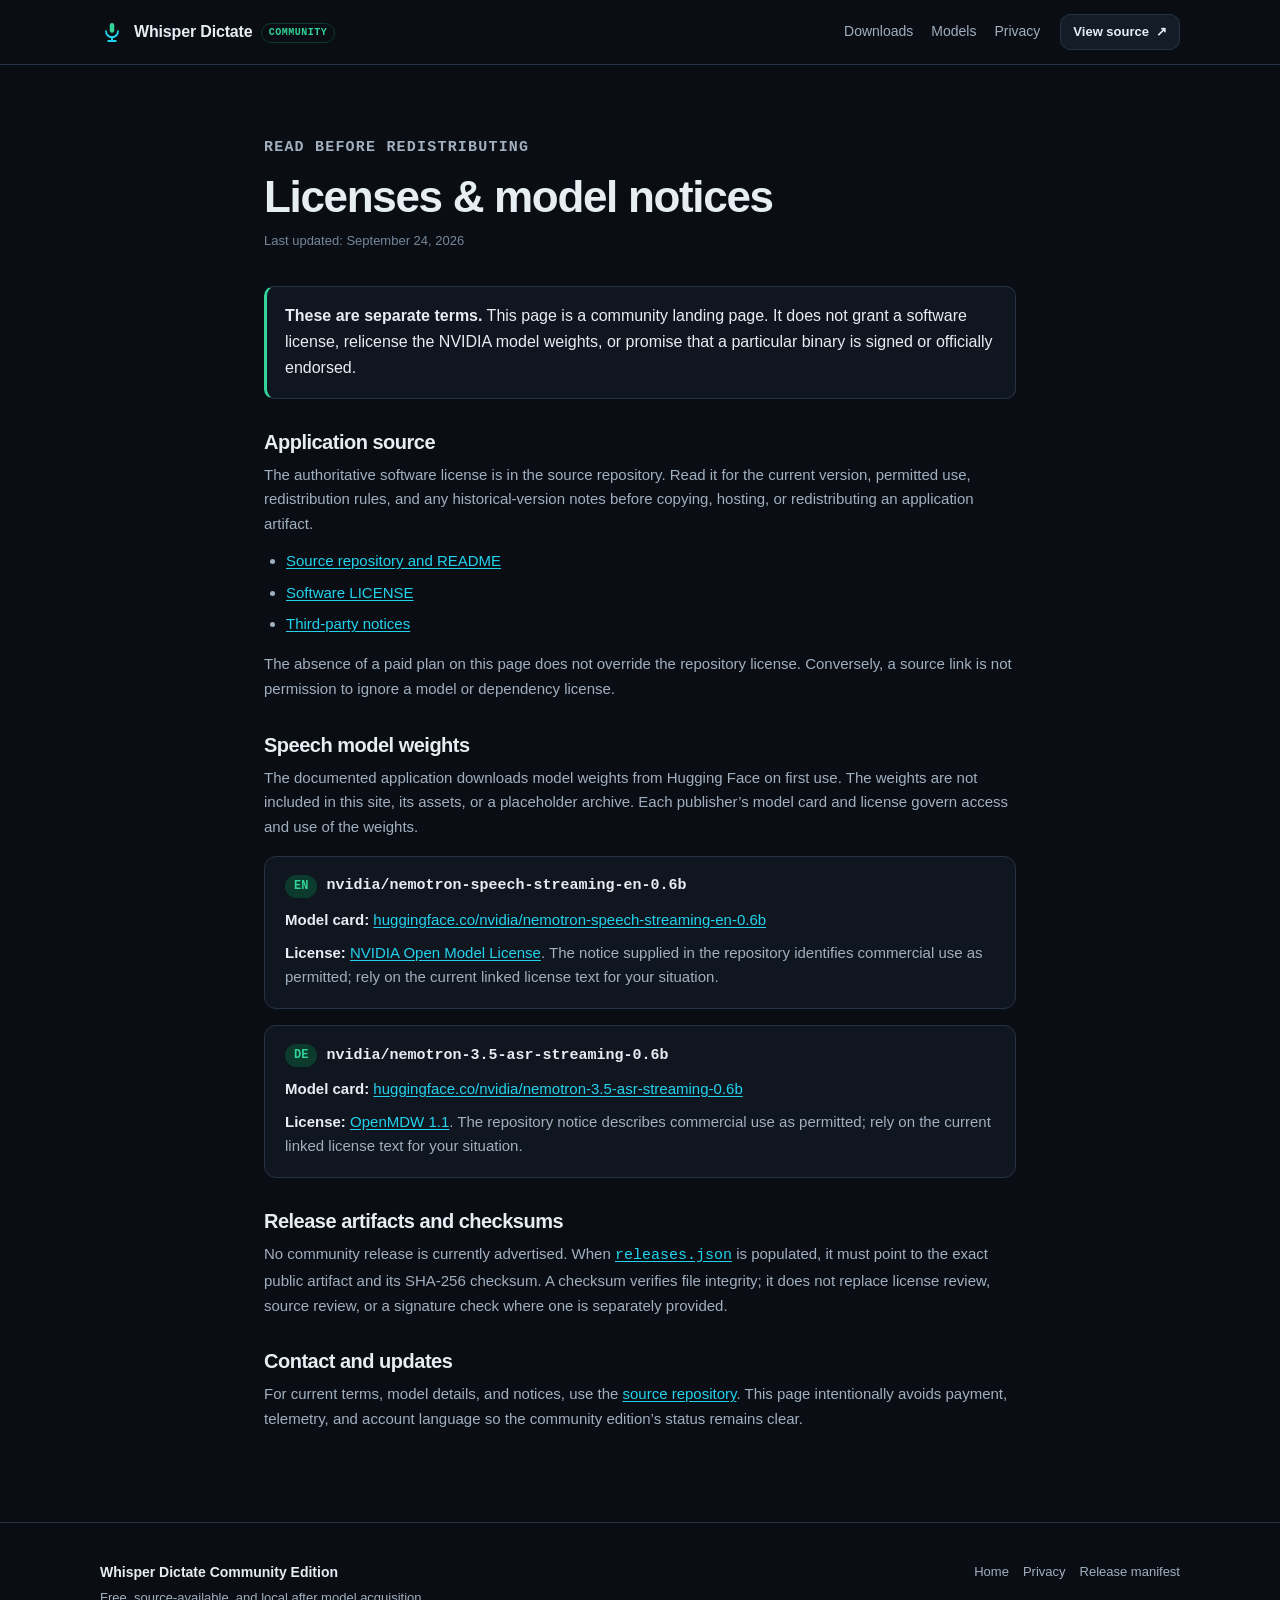
==== licenses.html @ ba4f7d30 "Initial community download website" ====
<!doctype html>
<html lang="en">
<head>
  <meta charset="utf-8">
  <meta name="viewport" content="width=device-width, initial-scale=1">
  <meta name="color-scheme" content="dark">
  <meta name="theme-color" content="#0a0e14">
  <meta name="description" content="Software, third-party, and speech-model license notices for Whisper Dictate Community Edition.">
  <title>Licenses &amp; model notices — Whisper Dictate Community Edition</title>
  <link rel="icon" href="data:image/svg+xml,%3Csvg xmlns='http://www.w3.org/2000/svg' viewBox='0 0 64 64'%3E%3Ccircle cx='32' cy='32' r='30' fill='%230a0e14'/%3E%3Crect x='26' y='12' width='12' height='24' rx='6' fill='%2334d399'/%3E%3Cpath d='M18 30a14 14 0 0 0 28 0' stroke='%2322d3ee' stroke-width='4' fill='none' stroke-linecap='round'/%3E%3Cpath d='M32 44v8' stroke='%2322d3ee' stroke-width='4' stroke-linecap='round'/%3E%3C/svg%3E">
  <link rel="stylesheet" href="./styles.css">
</head>
<body>
  <a class="skip-link" href="#main">Skip to main content</a>
  <header class="site-header">
    <nav class="wrap" aria-label="Primary navigation">
      <a class="logo" href="./index.html" aria-label="Whisper Dictate Community Edition home">
        <svg width="24" height="24" viewBox="0 0 64 64" aria-hidden="true" focusable="false">
          <rect x="26" y="8" width="12" height="26" rx="6" fill="#34d399"></rect>
          <path d="M16 30a16 16 0 0 0 32 0" stroke="#22d3ee" stroke-width="5" fill="none" stroke-linecap="round"></path>
          <path d="M32 46v10M22 56h20" stroke="#22d3ee" stroke-width="5" stroke-linecap="round"></path>
        </svg>
        <span>Whisper&nbsp;Dictate <span class="edition-mark">Community</span></span>
      </a>
      <div class="nav-links">
        <a href="./index.html#downloads">Downloads</a>
        <a href="./index.html#models">Models</a>
        <a href="./privacy.html">Privacy</a>
      </div>
      <a class="btn btn-secondary btn-small nav-source" href="https://github.com/rorshopping/whisper-dictate-community">View source <span aria-hidden="true">↗</span></a>
    </nav>
  </header>

  <main id="main" class="legal" aria-labelledby="licenses-title">
    <p class="eyebrow">Read before redistributing</p>
    <h1 id="licenses-title">Licenses &amp; model notices</h1>
    <p class="updated">Last updated: September 24, 2026</p>

    <div class="callout"><strong>These are separate terms.</strong> This page is a community landing page. It does not grant a software license, relicense the NVIDIA model weights, or promise that a particular binary is signed or officially endorsed.</div>

    <h2>Application source</h2>
    <p>The authoritative software license is in the source repository. Read it for the current version, permitted use, redistribution rules, and any historical-version notes before copying, hosting, or redistributing an application artifact.</p>
    <ul>
      <li><a href="https://github.com/rorshopping/whisper-dictate-community">Source repository and README</a></li>
      <li><a href="https://github.com/rorshopping/whisper-dictate-community/blob/master/LICENSE">Software LICENSE</a></li>
      <li><a href="https://github.com/rorshopping/whisper-dictate-community/blob/master/THIRD-PARTY-NOTICES.md">Third-party notices</a></li>
    </ul>
    <p>The absence of a paid plan on this page does not override the repository license. Conversely, a source link is not permission to ignore a model or dependency license.</p>

    <h2>Speech model weights</h2>
    <p>The documented application downloads model weights from Hugging Face on first use. The weights are not included in this site, its assets, or a placeholder archive. Each publisher’s model card and license govern access and use of the weights.</p>

    <article class="model-license-card">
      <h3><span class="language-chip">EN</span> nvidia/nemotron-speech-streaming-en-0.6b</h3>
      <p><strong>Model card:</strong> <a href="https://huggingface.co/nvidia/nemotron-speech-streaming-en-0.6b">huggingface.co/nvidia/nemotron-speech-streaming-en-0.6b</a></p>
      <p><strong>License:</strong> <a href="https://www.nvidia.com/en-us/agreements/enterprise-software/nvidia-open-model-license/">NVIDIA Open Model License</a>. The notice supplied in the repository identifies commercial use as permitted; rely on the current linked license text for your situation.</p>
    </article>

    <article class="model-license-card">
      <h3><span class="language-chip">DE</span> nvidia/nemotron-3.5-asr-streaming-0.6b</h3>
      <p><strong>Model card:</strong> <a href="https://huggingface.co/nvidia/nemotron-3.5-asr-streaming-0.6b">huggingface.co/nvidia/nemotron-3.5-asr-streaming-0.6b</a></p>
      <p><strong>License:</strong> <a href="https://openmdw.ai/license/1-1/">OpenMDW 1.1</a>. The repository notice describes commercial use as permitted; rely on the current linked license text for your situation.</p>
    </article>

    <h2>Release artifacts and checksums</h2>
    <p>No community release is currently advertised. When <a href="./releases.json"><code>releases.json</code></a> is populated, it must point to the exact public artifact and its SHA-256 checksum. A checksum verifies file integrity; it does not replace license review, source review, or a signature check where one is separately provided.</p>

    <h2>Contact and updates</h2>
    <p>For current terms, model details, and notices, use the <a href="https://github.com/rorshopping/whisper-dictate-community">source repository</a>. This page intentionally avoids payment, telemetry, and account language so the community edition’s status remains clear.</p>
  </main>

  <footer>
    <div class="wrap footer-inner">
      <div><strong>Whisper Dictate Community Edition</strong><p>Free, source-available, and local after model acquisition.</p></div>
      <div class="footer-links"><a href="./index.html">Home</a><a href="./privacy.html">Privacy</a><a href="./releases.json">Release manifest</a></div>
    </div>
  </footer>
</body>
</html>
---- styles.css ----
:root {
  --bg: #0a0e14;
  --panel: #10161f;
  --panel-2: #141c28;
  --panel-3: #182331;
  --border: #263344;
  --text: #e6edf3;
  --muted: #a1afbf;
  --muted-2: #76879a;
  --green: #34d399;
  --green-dark: #0c3a2c;
  --cyan: #22d3ee;
  --cyan-dark: #103b48;
  --yellow: #fbbf24;
  --radius: 14px;
  --shadow: 0 18px 50px rgba(0, 0, 0, 0.22);
}

* { box-sizing: border-box; margin: 0; padding: 0; }

html {
  scroll-behavior: smooth;
  background: var(--bg);
}

body {
  background: var(--bg);
  color: var(--text);
  font: 16px/1.65 -apple-system, BlinkMacSystemFont, "Segoe UI", Roboto, Helvetica, Arial, sans-serif;
  -webkit-font-smoothing: antialiased;
}

code, kbd, .mono {
  font-family: ui-monospace, "Cascadia Code", Consolas, "SF Mono", Menlo, monospace;
}

a { color: var(--cyan); text-decoration: underline; text-underline-offset: 2px; }
a:hover { text-decoration: underline; }
.logo:hover, .nav-links a:hover, .btn:hover, .text-link:hover, .footer-links a:hover, .footer-bottom a:hover { text-decoration: none; }
.logo, .nav-links a, .btn, .text-link, .footer-links a, .footer-bottom a { text-decoration: none; }

:focus-visible {
  outline: 3px solid var(--cyan);
  outline-offset: 4px;
  border-radius: 4px;
}

.wrap { width: min(100% - 48px, 1080px); margin-inline: auto; }

.skip-link {
  position: fixed;
  z-index: 100;
  top: 12px;
  left: 16px;
  padding: 9px 14px;
  color: #06251c;
  background: var(--green);
  border-radius: 8px;
  font-weight: 700;
  transform: translateY(-180%);
  transition: transform 0.15s ease;
}
.skip-link:focus { transform: translateY(0); }

/* Header and navigation */
.site-header {
  position: sticky;
  top: 0;
  z-index: 10;
  background: rgba(10, 14, 20, 0.9);
  border-bottom: 1px solid var(--border);
  backdrop-filter: blur(12px);
}
.site-header .wrap {
  min-height: 64px;
  display: flex;
  align-items: center;
  gap: 20px;
}
.logo {
  display: inline-flex;
  align-items: center;
  gap: 10px;
  flex-shrink: 0;
  color: var(--text);
  font-size: 16px;
  font-weight: 750;
  letter-spacing: -0.01em;
}
.logo:hover { text-decoration: none; }
.logo svg { display: block; }
.edition-mark {
  display: inline-block;
  margin-left: 4px;
  padding: 2px 7px;
  color: var(--green);
  border: 1px solid var(--green-dark);
  border-radius: 999px;
  font: 700 10px/1.4 ui-monospace, "Cascadia Code", Consolas, monospace;
  letter-spacing: 0.05em;
  text-transform: uppercase;
  vertical-align: 2px;
}
.nav-links {
  display: flex;
  align-items: center;
  gap: 18px;
  margin-left: auto;
  color: var(--muted);
  font-size: 14px;
}
.nav-links a { color: var(--muted); }
.nav-links a:hover { color: var(--text); text-decoration: none; }
.nav-source { flex-shrink: 0; }

/* Shared controls */
.btn {
  display: inline-flex;
  min-height: 44px;
  align-items: center;
  justify-content: center;
  gap: 7px;
  padding: 10px 18px;
  border: 1px solid transparent;
  border-radius: 10px;
  color: var(--text);
  font-size: 15px;
  font-weight: 700;
  line-height: 1.25;
  text-align: center;
  transition: transform 0.12s ease, filter 0.15s ease, border-color 0.15s ease;
}
.btn:hover { transform: translateY(-1px); filter: brightness(1.08); text-decoration: none; }
.btn-primary { color: #06251c; background: var(--green); }
.btn-secondary { color: var(--text); background: var(--panel-2); border-color: var(--border); }
.btn-small { min-height: 36px; padding: 7px 12px; font-size: 13px; }
.btn:disabled,
.download-action[aria-disabled="true"] { cursor: not-allowed; opacity: 0.52; filter: none; transform: none; }
.text-link { color: var(--cyan); font-size: 14px; font-weight: 700; white-space: nowrap; }
.text-link:hover { text-decoration: underline; }

/* Hero */
.hero { padding: 88px 0 60px; text-align: center; }
.eyebrow {
  display: inline-block;
  color: var(--green);
  font: 700 12px/1.5 ui-monospace, "Cascadia Code", Consolas, monospace;
  letter-spacing: 0.08em;
  text-transform: uppercase;
}
.hero h1 {
  max-width: 850px;
  margin: 20px auto 18px;
  color: var(--text);
  font-size: clamp(36px, 6vw, 62px);
  font-weight: 800;
  letter-spacing: -0.045em;
  line-height: 1.08;
}
.grad {
  color: var(--green);
  text-shadow: 0 0 22px rgba(34, 211, 238, 0.2);
}
.lead { max-width: 700px; margin: 0 auto 28px; color: var(--muted); font-size: 19px; line-height: 1.6; }
.actions { display: flex; justify-content: center; flex-wrap: wrap; gap: 12px; }
.hero-note { max-width: 660px; margin: 18px auto 0; color: var(--muted-2); font-size: 13px; }
.quick-facts {
  display: grid;
  grid-template-columns: repeat(3, 1fr);
  gap: 12px;
  max-width: 800px;
  margin: 38px auto 0;
  text-align: left;
}
.fact {
  display: flex;
  align-items: flex-start;
  gap: 11px;
  padding: 14px;
  background: var(--panel);
  border: 1px solid var(--border);
  border-radius: 12px;
}
.fact-icon { position: relative; flex: 0 0 20px; width: 20px; height: 20px; }
.fact-icon::before { position: absolute; inset: 3px; border: 2px solid var(--green); border-radius: 50%; content: ""; }
.fact:nth-child(2) .fact-icon::before { border-radius: 4px; transform: rotate(45deg); }
.fact strong, .fact small { display: block; }
.fact strong { font-size: 14px; }
.fact small { margin-top: 3px; color: var(--muted); font-size: 12px; line-height: 1.4; }
.key-row {
  display: flex;
  align-items: center;
  justify-content: center;
  flex-wrap: wrap;
  gap: 5px;
  margin-top: 30px;
  color: var(--muted);
  font-size: 13px;
}
kbd {
  display: inline-block;
  min-width: 25px;
  padding: 3px 8px;
  color: var(--text);
  background: var(--panel-2);
  border: 1px solid var(--border);
  border-bottom-width: 3px;
  border-radius: 6px;
  font-size: 12px;
  line-height: 1.25;
  text-align: center;
}
.key-row > span:not(.key-separator) { color: var(--muted-2); }
.key-separator { margin: 0 7px; color: var(--muted-2); }

/* Notices and section headings */
.notice-section { padding: 0 0 22px; }
.notice-card {
  display: flex;
  gap: 14px;
  padding: 19px 22px;
  background: #12211f;
  border: 1px solid #245245;
  border-radius: var(--radius);
}
.notice-mark {
  display: grid;
  flex: 0 0 26px;
  width: 26px;
  height: 26px;
  place-items: center;
  color: #06251c;
  background: var(--green);
  border-radius: 50%;
  font-weight: 900;
}
.notice-card h2 { margin: 0 0 4px; font-size: 17px; text-align: left; letter-spacing: 0; }
.notice-card p { color: var(--muted); font-size: 14px; }
section { padding: 72px 0; }
section.alt { background: var(--panel); border-top: 1px solid var(--border); border-bottom: 1px solid var(--border); }
h2 { color: var(--text); font-size: clamp(27px, 4vw, 38px); line-height: 1.15; letter-spacing: -0.025em; text-align: center; }
.sub { max-width: 720px; margin: 12px auto 36px; color: var(--muted); font-size: 16px; text-align: center; }
.section-heading { display: flex; align-items: end; justify-content: space-between; gap: 20px; }
.section-heading h2 { text-align: left; }
.section-heading .eyebrow { margin-bottom: 7px; }

/* Feature cards */
.feature-grid { display: grid; grid-template-columns: repeat(3, 1fr); gap: 14px; }
.card, .requirement-card {
  padding: 22px;
  background: var(--panel-2);
  border: 1px solid var(--border);
  border-radius: var(--radius);
}
.card { min-height: 168px; }
.card-icon { position: relative; width: 22px; height: 22px; margin-bottom: 9px; }
.card-icon::before { position: absolute; inset: 3px; border: 2px solid var(--cyan); border-radius: 4px; content: ""; transform: rotate(45deg); }
.card:nth-child(3) .card-icon::before { border-radius: 50%; transform: none; }
.card:nth-child(4) .card-icon::before { border-radius: 50%; box-shadow: 5px 0 0 -3px var(--cyan); transform: none; }
.card:nth-child(5) .card-icon::before { border-radius: 50%; border-style: dashed; transform: none; }
.card:nth-child(6) .card-icon::before { border-radius: 50% 0; transform: rotate(45deg); }
.card h3, .requirement-card h3 { margin-bottom: 8px; font-size: 17px; }
.card p, .requirement-card p { color: var(--muted); font-size: 14px; }

/* Download cards */
.release-status {
  width: fit-content;
  max-width: 100%;
  margin: 0 auto 22px;
  padding: 9px 15px;
  border: 1px solid var(--border);
  border-radius: 999px;
  color: var(--muted);
  background: var(--bg);
  font-size: 13px;
  text-align: center;
}
.status-placeholder { color: var(--yellow); border-color: rgba(251, 191, 36, 0.35); }
.status-published { color: var(--green); border-color: rgba(52, 211, 153, 0.4); }
.release-grid { display: grid; grid-template-columns: 1fr 1fr; gap: 16px; }
.release-card {
  padding: 25px;
  background: var(--panel-2);
  border: 1px solid var(--border);
  border-radius: var(--radius);
  box-shadow: var(--shadow);
}
.release-card-header { display: flex; align-items: center; gap: 13px; }
.os-mark {
  position: relative;
  flex: 0 0 44px;
  width: 44px;
  height: 44px;
  background: var(--bg);
  border: 1px solid var(--border);
  border-radius: 12px;
}
.os-mark::before { position: absolute; inset: 12px; border: 2px solid var(--green); border-radius: 4px; content: ""; }
[data-platform-card="macos-apple-silicon"] .os-mark::before { border-radius: 50%; }
.platform-kicker { color: var(--muted-2); font: 11px/1.3 ui-monospace, "Cascadia Code", Consolas, monospace; letter-spacing: 0.05em; text-transform: uppercase; }
.release-card h3 { margin-top: 2px; font-size: 20px; }
.platform-requirements { min-height: 52px; margin: 17px 0 14px; color: var(--muted); font-size: 14px; }
.download-list { display: grid; gap: 10px; }
.download-row { display: flex; align-items: center; justify-content: space-between; gap: 14px; padding: 13px; background: var(--bg); border: 1px solid var(--border); border-radius: 11px; }
.download-row h4 { margin-bottom: 3px; font-size: 15px; }
.download-row p { max-width: 350px; color: var(--muted); font-size: 12.5px; line-height: 1.45; }
.download-action { flex: 0 0 auto; }
.artifact-note { margin-top: 14px; color: var(--muted-2); font-size: 12px; }
.source-callout {
  display: flex;
  align-items: center;
  justify-content: space-between;
  gap: 20px;
  margin-top: 22px;
  padding: 20px 23px;
  background: rgba(34, 211, 238, 0.07);
  border: 1px solid var(--cyan-dark);
  border-radius: var(--radius);
}
.source-callout h3 { margin-bottom: 3px; font-size: 17px; }
.source-callout p { max-width: 700px; color: var(--muted); font-size: 14px; }

/* First-run steps */
.split-heading { display: grid; grid-template-columns: 1fr 1fr; align-items: end; gap: 30px; }
.split-heading h2 { text-align: left; }
.split-heading > p { max-width: 500px; color: var(--muted); font-size: 15px; }
.steps { display: grid; grid-template-columns: repeat(4, 1fr); gap: 14px; counter-reset: step; }
.step { position: relative; padding: 23px 18px 20px; background: var(--panel); border: 1px solid var(--border); border-radius: var(--radius); }
.step-number { display: grid; width: 35px; height: 35px; place-items: center; margin-bottom: 14px; color: #06251c; background: var(--green); border-radius: 50%; font-weight: 850; }
.step h3 { margin-bottom: 6px; font-size: 16px; }
.step p { color: var(--muted); font-size: 14px; }

/* Model cards */
.model-grid { display: grid; grid-template-columns: 1fr 1fr; gap: 16px; }
.model-card { padding: 24px; background: var(--panel-2); border: 1px solid var(--border); border-radius: var(--radius); }
.model-card-top { display: flex; align-items: center; justify-content: space-between; gap: 12px; }
.language-chip { padding: 3px 9px; color: var(--green); background: var(--green-dark); border-radius: 999px; font: 800 12px/1.4 ui-monospace, "Cascadia Code", Consolas, monospace; }
.model-size { color: var(--muted-2); font-size: 12px; }
.model-card h3 { margin: 14px 0 5px; font-size: 19px; }
.model-id { overflow-wrap: anywhere; color: var(--cyan); font-size: 12px; }
.model-card > p:not(.model-id) { margin-top: 12px; color: var(--muted); font-size: 14px; }
.link-stack { display: grid; gap: 7px; margin-top: 18px; font-size: 14px; }
.inline-note { margin-top: 18px; padding: 16px 19px; color: var(--muted); background: var(--bg); border: 1px solid var(--border); border-left: 3px solid var(--yellow); border-radius: 10px; font-size: 14px; }
.inline-note strong { color: var(--text); }

/* Requirements */
.requirements-grid { display: grid; grid-template-columns: repeat(3, 1fr); gap: 14px; }
.requirement-card { min-height: 235px; }
.check-list { display: grid; gap: 8px; padding: 0; list-style: none; }
.check-list li { position: relative; padding-left: 24px; color: var(--muted); font-size: 14px; }
.check-list li::before { position: absolute; left: 0; color: var(--green); content: "✓"; font-weight: 800; }

/* Checksums */
.checksum-panel { overflow: hidden; background: var(--panel-2); border: 1px solid var(--border); border-radius: var(--radius); }
.empty-state { padding: 22px; color: var(--muted); font-size: 14px; text-align: center; }
.checksum-row { display: grid; grid-template-columns: 1.1fr 1fr auto; align-items: center; gap: 15px; padding: 14px 18px; border-bottom: 1px solid var(--border); }
.checksum-row:last-child { border-bottom: 0; }
.checksum-file { overflow-wrap: anywhere; color: var(--text); font-size: 13px; }
.checksum-hash { overflow-wrap: anywhere; color: var(--cyan); font-size: 12px; }
.checksum-kind { color: var(--muted-2); font-size: 11px; text-align: right; }
.checksum-help { display: grid; grid-template-columns: 1fr 1fr; gap: 14px; margin-top: 16px; }
.checksum-help > div { padding: 15px 17px; background: var(--panel); border: 1px solid var(--border); border-radius: 10px; }
.checksum-help h3 { margin-bottom: 7px; font-size: 14px; }
.checksum-help code { display: block; overflow-wrap: anywhere; color: var(--cyan); font-size: 12px; }
.small-note { margin-top: 15px; color: var(--muted-2); font-size: 13px; text-align: center; }

/* FAQ and source */
.faq-list { max-width: 820px; margin: 0 auto; }
details { margin-bottom: 10px; padding: 16px 20px; background: var(--panel-2); border: 1px solid var(--border); border-radius: 12px; }
summary { cursor: pointer; color: var(--text); font-size: 15px; font-weight: 700; }
details p { margin-top: 10px; color: var(--muted); font-size: 14px; }
.source-panel { display: flex; align-items: center; justify-content: space-between; gap: 30px; }
.source-panel h2 { text-align: left; }
.source-panel > div:first-child { max-width: 650px; }
.source-panel > div:first-child p:not(.eyebrow) { margin-top: 13px; color: var(--muted); font-size: 15px; }
.source-links { display: grid; flex: 0 0 270px; gap: 9px; }
.source-links .btn { width: 100%; }

/* Footer */
footer { padding: 38px 0 24px; color: var(--muted); border-top: 1px solid var(--border); font-size: 13px; }
.footer-inner, .footer-bottom { display: flex; align-items: flex-start; justify-content: space-between; gap: 25px; }
.footer-inner strong { color: var(--text); font-size: 14px; }
.footer-inner p { margin-top: 3px; }
.footer-links { display: flex; flex-wrap: wrap; justify-content: flex-end; gap: 14px; }
.footer-links a, .footer-bottom a { color: var(--muted); }
.footer-links a:hover, .footer-bottom a:hover { color: var(--text); }
.footer-bottom { margin-top: 28px; padding-top: 17px; border-top: 1px solid var(--border); color: var(--muted-2); font-size: 12px; }

/* Legal pages */
.legal { max-width: 800px; margin: 0 auto; padding: 68px 24px 78px; }
.legal h1 { margin-bottom: 8px; color: var(--text); font-size: clamp(30px, 5vw, 44px); line-height: 1.15; letter-spacing: -0.03em; }
.legal .updated { margin-bottom: 34px; color: var(--muted-2); font-size: 13px; }
.legal h2 { margin: 30px 0 8px; color: var(--text); font-size: 20px; line-height: 1.3; text-align: left; }
.legal p, .legal li { color: var(--muted); font-size: 15px; }
.legal p { margin-bottom: 12px; }
.legal ul { margin: 8px 0 15px 22px; }
.legal li { margin-bottom: 7px; }
.legal strong { color: var(--text); }
.legal .callout { margin: 20px 0; padding: 16px 18px; background: var(--panel); border: 1px solid var(--border); border-left: 3px solid var(--green); border-radius: 10px; }
.model-license-card { margin: 16px 0; padding: 18px 20px; background: var(--panel); border: 1px solid var(--border); border-radius: 12px; }
.model-license-card h3 { display: flex; align-items: center; flex-wrap: wrap; gap: 9px; margin-bottom: 10px; color: var(--text); font: 700 15px/1.45 ui-monospace, "Cascadia Code", Consolas, monospace; overflow-wrap: anywhere; }
.model-license-card p { margin-bottom: 8px; }
.model-license-card p:last-child { margin-bottom: 0; }

@media (max-width: 900px) {
  .nav-links { gap: 12px; }
  .feature-grid, .requirements-grid { grid-template-columns: repeat(2, 1fr); }
  .steps { grid-template-columns: repeat(2, 1fr); }
  .source-panel { align-items: flex-start; flex-direction: column; }
  .source-links { width: 100%; max-width: 360px; flex-basis: auto; }
}

@media (max-width: 700px) {
  .wrap { width: min(100% - 32px, 1080px); }
  .site-header .wrap { min-height: 58px; flex-wrap: wrap; gap: 8px 14px; padding-top: 8px; padding-bottom: 8px; }
  .nav-links { order: 3; width: 100%; margin: 0; overflow-x: auto; padding-bottom: 1px; font-size: 13px; }
  .nav-source { margin-left: auto; }
  .hero { padding-top: 58px; }
  .hero h1 { font-size: clamp(34px, 11vw, 50px); }
  .lead { font-size: 17px; }
  .quick-facts, .release-grid, .model-grid, .requirements-grid, .steps, .feature-grid { grid-template-columns: 1fr; }
  .quick-facts { max-width: 460px; }
  .key-separator { display: none; }
  section { padding: 56px 0; }
  .section-heading, .source-callout, .split-heading { display: block; }
  .section-heading .text-link { display: inline-block; margin-top: 12px; }
  .section-heading h2, .split-heading h2, .source-panel h2 { text-align: left; }
  .split-heading > p { margin-top: 14px; }
  .source-callout .btn { margin-top: 15px; }
  .download-row { align-items: flex-start; flex-direction: column; }
  .download-action { width: 100%; }
  .checksum-row { grid-template-columns: 1fr; gap: 5px; }
  .checksum-kind { text-align: left; }
  .checksum-help { grid-template-columns: 1fr; }
  .footer-inner, .footer-bottom { align-items: flex-start; flex-direction: column; }
  .footer-links { justify-content: flex-start; }
}

@media (prefers-reduced-motion: reduce) {
  html { scroll-behavior: auto; }
  *, *::before, *::after { transition-duration: 0.01ms !important; animation-duration: 0.01ms !important; }
}

@media print {
  .site-header, footer, .actions, .skip-link { display: none; }
  body { color: #111; background: #fff; }
  a { color: #0645ad; }
  section.alt, .card, .release-card, .model-card, .requirement-card { color: #111; background: #fff; border-color: #bbb; }
}
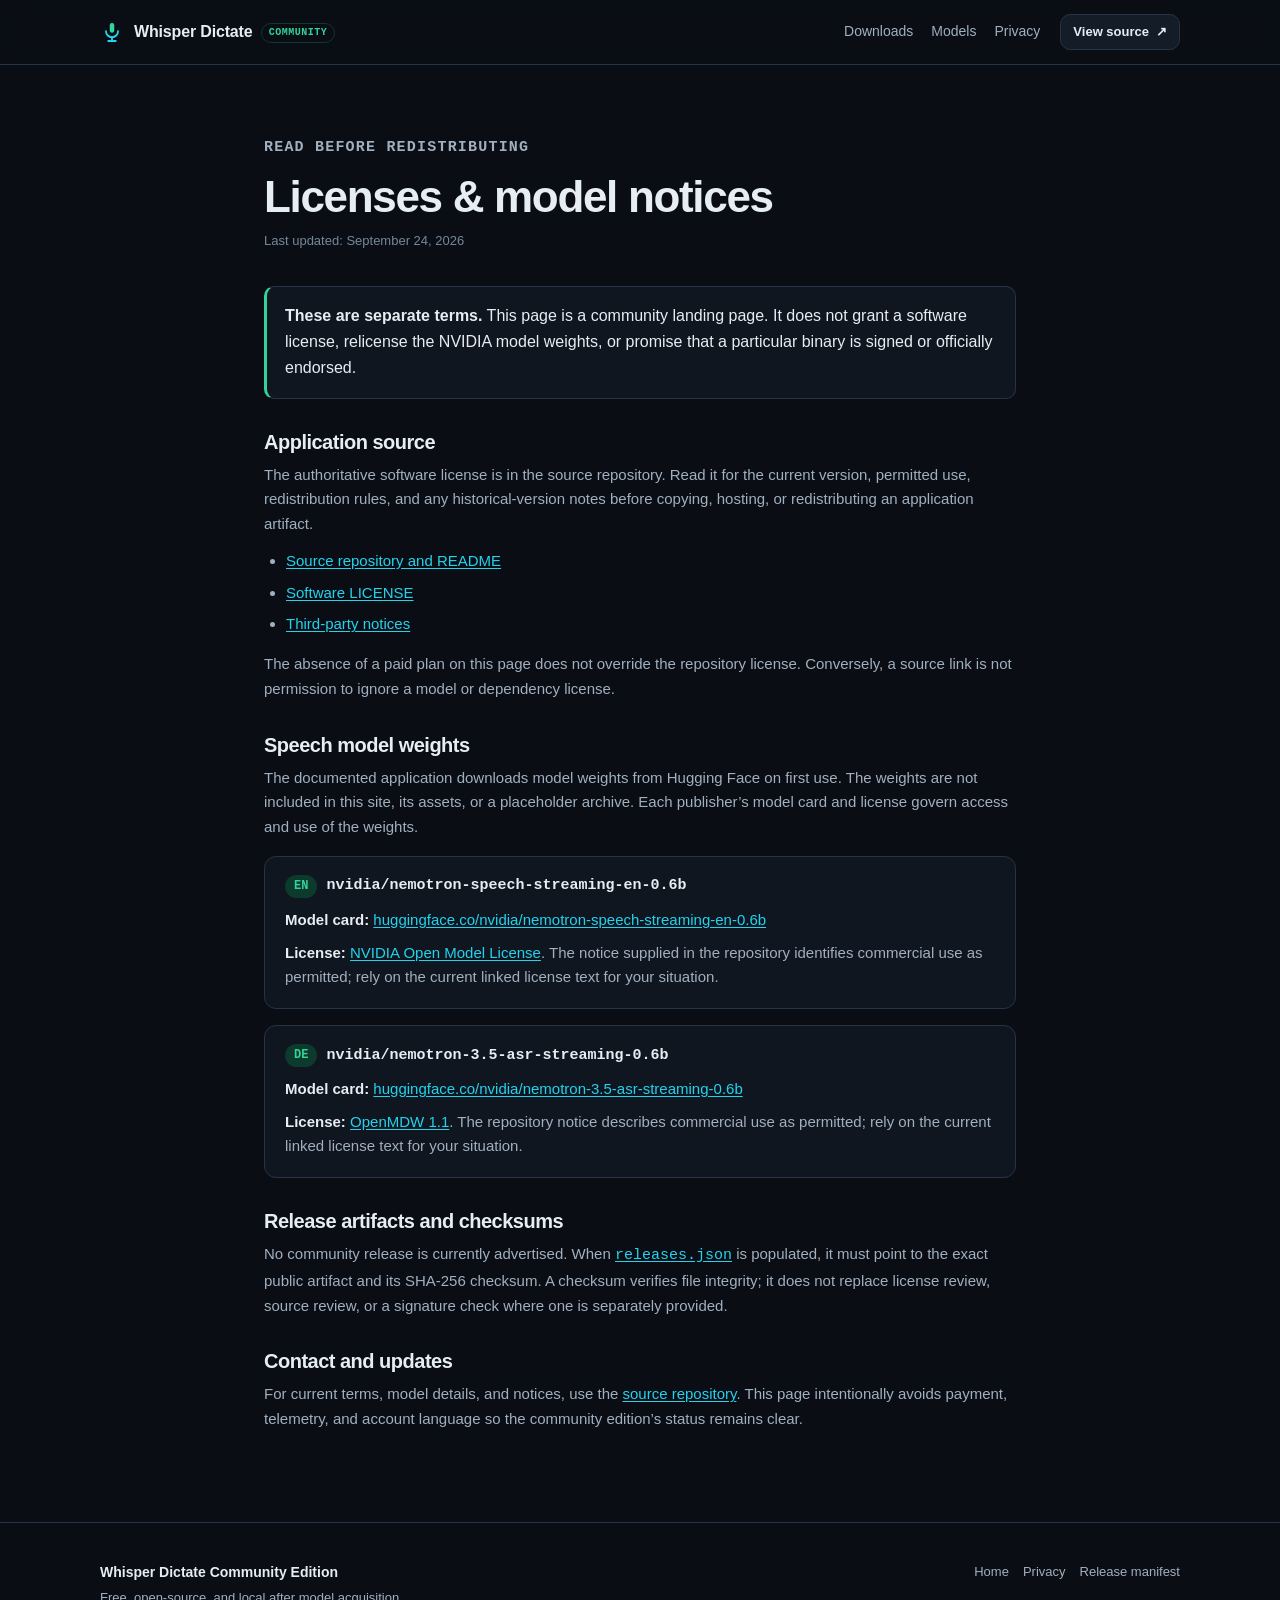
==== commit d0e3c452: "docs: describe the MIT community edition as open source" ====
--- a/licenses.html
+++ b/licenses.html
@@ -42,8 +42,8 @@
     <p>The authoritative software license is in the source repository. Read it for the current version, permitted use, redistribution rules, and any historical-version notes before copying, hosting, or redistributing an application artifact.</p>
     <ul>
       <li><a href="https://github.com/rorshopping/whisper-dictate-community">Source repository and README</a></li>
-      <li><a href="https://github.com/rorshopping/whisper-dictate-community/blob/master/LICENSE">Software LICENSE</a></li>
-      <li><a href="https://github.com/rorshopping/whisper-dictate-community/blob/master/THIRD-PARTY-NOTICES.md">Third-party notices</a></li>
+      <li><a href="https://github.com/rorshopping/whisper-dictate-community/blob/main/LICENSE">Software LICENSE</a></li>
+      <li><a href="https://github.com/rorshopping/whisper-dictate-community/blob/main/THIRD-PARTY-NOTICES.md">Third-party notices</a></li>
     </ul>
     <p>The absence of a paid plan on this page does not override the repository license. Conversely, a source link is not permission to ignore a model or dependency license.</p>
 
@@ -71,7 +71,7 @@
 
   <footer>
     <div class="wrap footer-inner">
-      <div><strong>Whisper Dictate Community Edition</strong><p>Free, source-available, and local after model acquisition.</p></div>
+      <div><strong>Whisper Dictate Community Edition</strong><p>Free, open-source, and local after model acquisition.</p></div>
       <div class="footer-links"><a href="./index.html">Home</a><a href="./privacy.html">Privacy</a><a href="./releases.json">Release manifest</a></div>
     </div>
   </footer>
